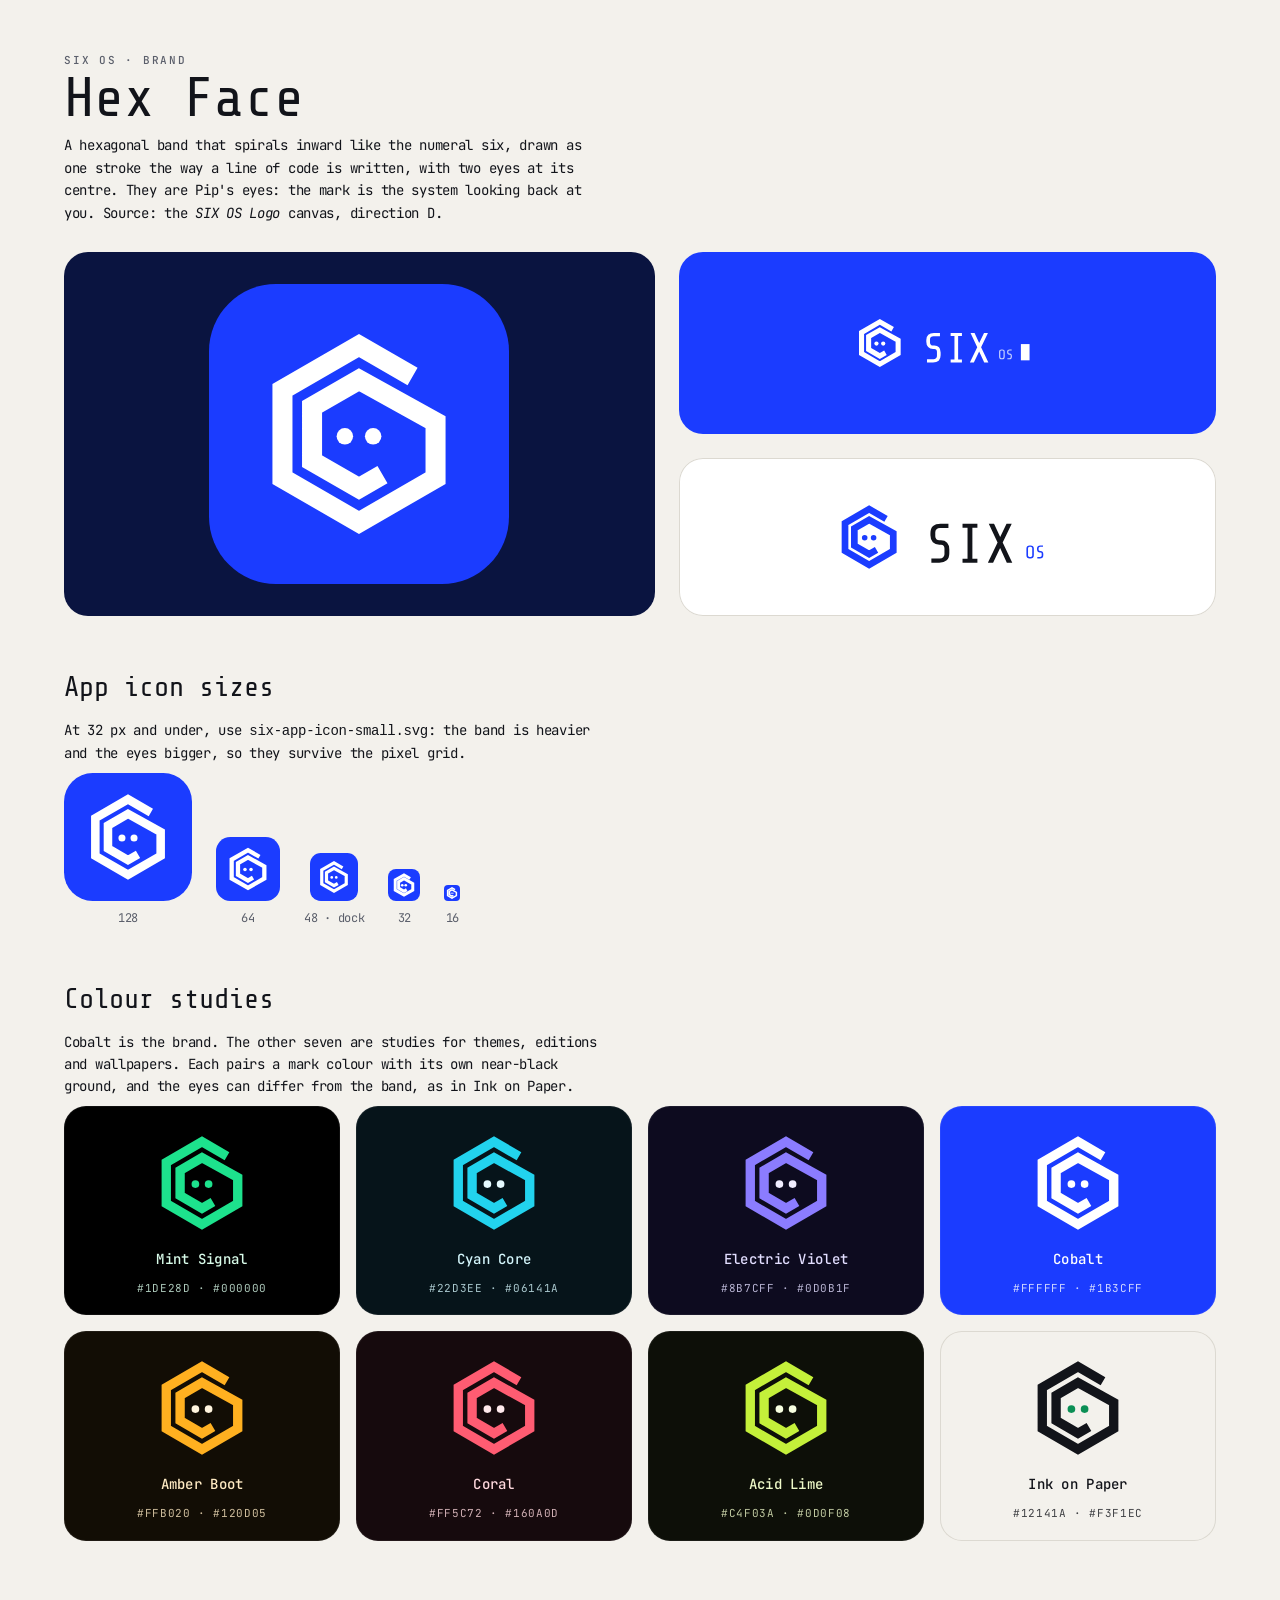
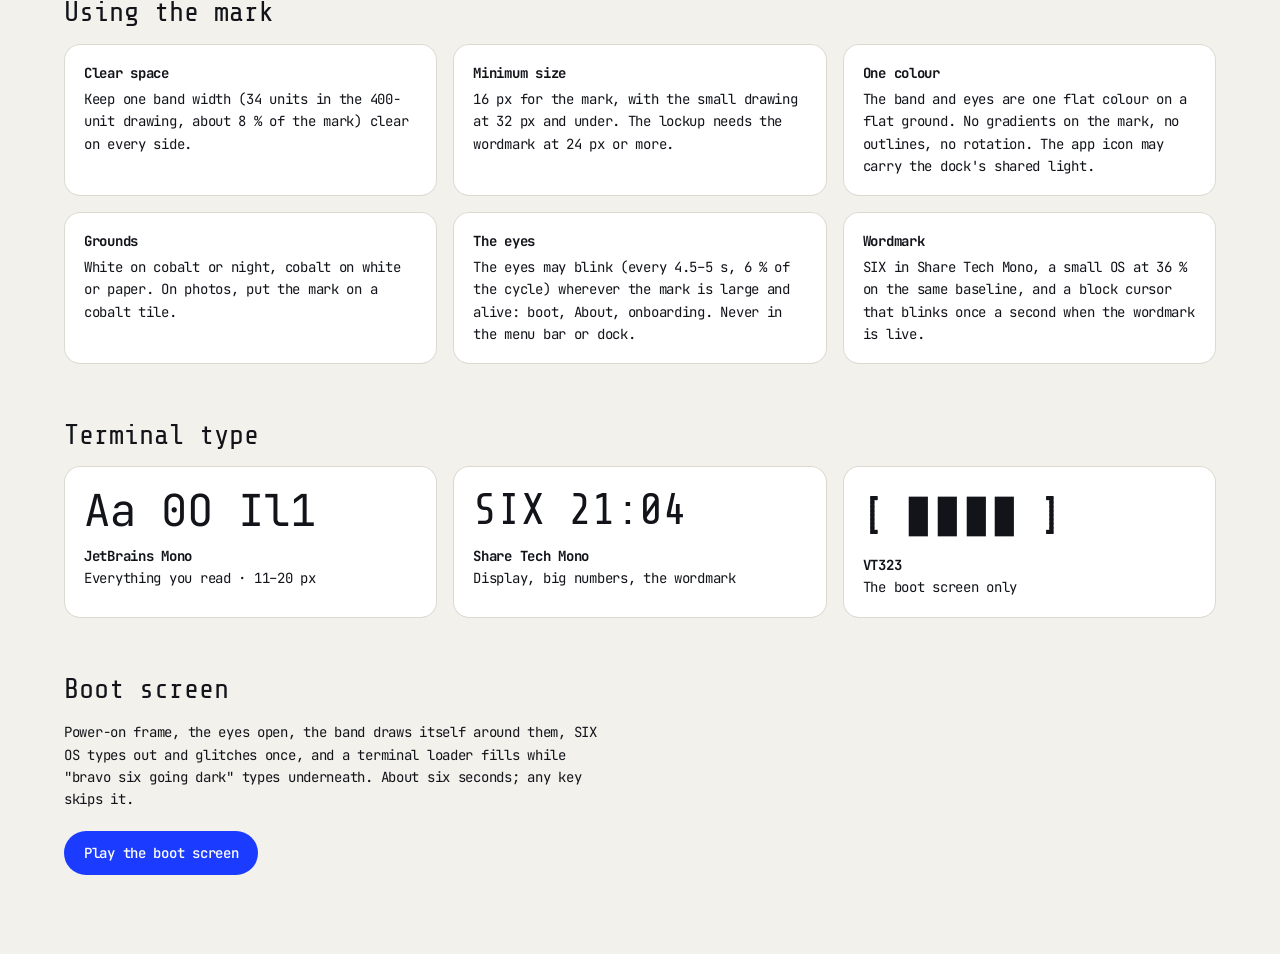
==== design/brand/index.html @ cb92e3a5 "Hex Face logo, boot screen and terminal type The SIX mark is now the Hex Face from the SIX OS Logo c" ====
<!doctype html>
<html lang="en">
<head>
<meta charset="utf-8">
<meta name="viewport" content="width=device-width, initial-scale=1">
<title>SIX Brand Sheet</title>
<meta name="description" content="The SIX OS mark, app icon, wordmark, colour studies and type, with the boot screen.">
<link rel="icon" href="six-app-icon-small.svg">
<link rel="preconnect" href="https://fonts.googleapis.com">
<link rel="preconnect" href="https://fonts.gstatic.com" crossorigin>
<link rel="stylesheet" href="https://fonts.googleapis.com/css2?family=JetBrains+Mono:wght@400;500;700&family=Share+Tech+Mono&family=VT323&display=swap">
<style>
:root {
  --brand: #1b3cff; --brand-ink: #c9d3ff; --night: #0a1440; --paper: #f3f1ec; --ink: #12141a; --muted: #5b5f6b; --line: #dcd9d1;
  --font-ui: "JetBrains Mono", ui-monospace, monospace; --font-display: "Share Tech Mono", "JetBrains Mono", monospace; --font-pixel: "VT323", monospace;
}
* { box-sizing: border-box; }
body { margin: 0; background: var(--paper); color: var(--ink); font: 400 14px/1.6 var(--font-ui); letter-spacing: -0.02em; -webkit-font-smoothing: antialiased; }
main { max-width: 1200px; margin: 0 auto; padding: 48px 24px 80px; }
h1 { font: 400 56px/1 var(--font-display); letter-spacing: 0; margin: 0; }
h2 { font: 400 28px/1.1 var(--font-display); letter-spacing: 0; margin: 56px 0 16px; }
.eyebrow { font: 500 11px/1.4 var(--font-ui); letter-spacing: 0.16em; text-transform: uppercase; color: var(--muted); }
p { max-width: 68ch; margin: 8px 0; }
a { color: var(--brand); }
.hero { display: grid; grid-template-columns: 1.1fr 1fr; gap: 24px; margin-top: 28px; }
.tile { border-radius: 24px; display: grid; place-items: center; min-height: 300px; padding: 32px; }
.night { background: var(--night); }
.cobalt { background: var(--brand); color: #fff; }
.white { background: #fff; box-shadow: inset 0 0 0 1px var(--line); }
.stack { display: grid; gap: 24px; }
.stack .tile { min-height: 138px; }
.icons { display: flex; align-items: flex-end; gap: 24px; flex-wrap: wrap; }
.icons figure { margin: 0; display: grid; justify-items: center; gap: 8px; font-size: 12px; color: var(--muted); }
.grid8 { display: grid; grid-template-columns: repeat(4, minmax(0, 1fr)); gap: 16px; }
.pal { border-radius: 22px; padding: 22px 12px 18px; display: grid; justify-items: center; gap: 14px; box-shadow: inset 0 0 0 1px rgba(255, 255, 255, 0.06); }
.pal svg { width: 110px; height: 110px; }
.pal b { font: 500 14px/1 var(--font-ui); letter-spacing: 0.02em; }
.pal small { font-size: 11px; letter-spacing: 0.06em; opacity: 0.8; }
.rules { display: grid; grid-template-columns: repeat(3, minmax(0, 1fr)); gap: 16px; }
.rule { background: #fff; border-radius: 16px; padding: 18px 20px; box-shadow: inset 0 0 0 1px var(--line); }
.rule b { display: block; margin-bottom: 4px; }
.faces { display: grid; grid-template-columns: repeat(3, minmax(0, 1fr)); gap: 16px; }
.face { background: #fff; border-radius: 16px; padding: 20px; box-shadow: inset 0 0 0 1px var(--line); }
.face .big { display: block; font-size: 44px; line-height: 1.1; margin-bottom: 10px; }
.bootlink { display: inline-flex; align-items: center; gap: 10px; margin-top: 12px; min-height: 44px; padding: 10px 20px; border-radius: 999px; background: var(--brand); color: #fff; text-decoration: none; font-weight: 500; }
.bootlink:focus-visible { outline: 2px solid var(--brand); outline-offset: 3px; }
@media (max-width: 860px) {
  .hero, .rules, .faces { grid-template-columns: 1fr; }
  .grid8 { grid-template-columns: repeat(2, minmax(0, 1fr)); }
  h1 { font-size: 40px; }
}
</style>
</head>
<body>
<main>
  <span class="eyebrow">SIX OS · brand</span>
  <h1>Hex Face</h1>
  <p>A hexagonal band that spirals inward like the numeral six, drawn as one stroke the way a line of code is written, with two eyes at its centre. They are Pip's eyes: the mark is the system looking back at you. Source: the <em>SIX OS Logo</em> canvas, direction D.</p>

  <div class="hero">
    <div class="tile night"><img src="six-app-icon.svg" width="300" height="300" alt="SIX app icon: the white hex face on a cobalt rounded square"></div>
    <div class="stack">
      <div class="tile cobalt"><img src="six-lockup-cobalt.svg" height="104" alt="SIX OS lockup, white on cobalt, with the terminal cursor" style="max-width: 100%"></div>
      <div class="tile white"><img src="six-lockup.svg" height="80" alt="SIX OS lockup, cobalt mark and ink wordmark on white" style="max-width: 100%"></div>
    </div>
  </div>

  <h2>App icon sizes</h2>
  <p>At 32 px and under, use <code>six-app-icon-small.svg</code>: the band is heavier and the eyes bigger, so they survive the pixel grid.</p>
  <div class="icons">
    <figure><img src="six-app-icon.svg" width="128" height="128" alt=""><figcaption>128</figcaption></figure>
    <figure><img src="six-app-icon.svg" width="64" height="64" alt=""><figcaption>64</figcaption></figure>
    <figure><img src="six-app-icon.svg" width="48" height="48" alt=""><figcaption>48 · dock</figcaption></figure>
    <figure><img src="six-app-icon-small.svg" width="32" height="32" alt=""><figcaption>32</figcaption></figure>
    <figure><img src="six-app-icon-small.svg" width="16" height="16" alt=""><figcaption>16</figcaption></figure>
  </div>

  <h2>Colour studies</h2>
  <p>Cobalt is the brand. The other seven are studies for themes, editions and wallpapers. Each pairs a mark colour with its own near-black ground, and the eyes can differ from the band, as in Ink on Paper.</p>
  <div class="grid8" id="pals"></div>

  <h2>Using the mark</h2>
  <div class="rules">
    <div class="rule"><b>Clear space</b>Keep one band width (34 units in the 400-unit drawing, about 8 % of the mark) clear on every side.</div>
    <div class="rule"><b>Minimum size</b>16 px for the mark, with the small drawing at 32 px and under. The lockup needs the wordmark at 24 px or more.</div>
    <div class="rule"><b>One colour</b>The band and eyes are one flat colour on a flat ground. No gradients on the mark, no outlines, no rotation. The app icon may carry the dock's shared light.</div>
    <div class="rule"><b>Grounds</b>White on cobalt or night, cobalt on white or paper. On photos, put the mark on a cobalt tile.</div>
    <div class="rule"><b>The eyes</b>The eyes may blink (every 4.5–5 s, 6 % of the cycle) wherever the mark is large and alive: boot, About, onboarding. Never in the menu bar or dock.</div>
    <div class="rule"><b>Wordmark</b>SIX in Share Tech Mono, a small OS at 36 % on the same baseline, and a block cursor that blinks once a second when the wordmark is live.</div>
  </div>

  <h2>Terminal type</h2>
  <div class="faces">
    <div class="face"><span class="big" style="font-family: var(--font-ui)">Aa 0O Il1</span><b>JetBrains Mono</b><br>Everything you read · 11–20 px</div>
    <div class="face"><span class="big" style="font-family: var(--font-display)">SIX 21:04</span><b>Share Tech Mono</b><br>Display, big numbers, the wordmark</div>
    <div class="face"><span class="big" style="font-family: var(--font-pixel); font-size: 52px">[ ▮▮▮▮ ]</span><b>VT323</b><br>The boot screen only</div>
  </div>

  <h2>Boot screen</h2>
  <p>Power-on frame, the eyes open, the band draws itself around them, SIX OS types out and glitches once, and a terminal loader fills while "bravo six going dark" types underneath. About six seconds; any key skips it.</p>
  <a class="bootlink" href="boot.html">Play the boot screen</a>
</main>
<script>
const BAND = 'M90.9 -97.5 L0 -150 L-129.9 -75 L-129.9 75 L0 150 L129.9 75 L129.9 -20 L0 -92 L-79.67 -46 L-79.67 46 L0 92 L39.84 69';
const PALS = [
  ['Mint Signal', '#000000', '#1DE28D', '#1DE28D', '#D8FBE9'],
  ['Cyan Core', '#06141A', '#22D3EE', '#E6FBFF', '#D4F6FC'],
  ['Electric Violet', '#0D0B1F', '#8B7CFF', '#F1EEFF', '#E2DEFF'],
  ['Cobalt', '#1B3CFF', '#FFFFFF', '#FFFFFF', '#FFFFFF'],
  ['Amber Boot', '#120D05', '#FFB020', '#FFF4DE', '#FFEBC4'],
  ['Coral', '#160A0D', '#FF5C72', '#FFE9EC', '#FFD9DE'],
  ['Acid Lime', '#0D0F08', '#C4F03A', '#F7FFE0', '#EEF9C8'],
  ['Ink on Paper', '#F3F1EC', '#12141A', '#0B8F55', '#12141A'],
];
document.getElementById('pals').innerHTML = PALS.map(([name, bg, mark, eyes, ink]) => `<div class="pal" style="background:${bg};color:${ink}${bg === '#F3F1EC' ? ';box-shadow:inset 0 0 0 1px var(--line)' : ''}">
  <svg viewBox="-200 -200 400 400" role="img" aria-label="SIX mark in ${name}"><path d="${BAND}" fill="none" stroke="${mark}" stroke-width="34" stroke-linejoin="miter" stroke-miterlimit="4"/><circle cx="-24" cy="4" r="14" fill="${eyes}"/><circle cx="24" cy="4" r="14" fill="${eyes}"/></svg>
  <b>${name}</b><small>${mark} · ${bg}</small></div>`).join('');
</script>
</body>
</html>
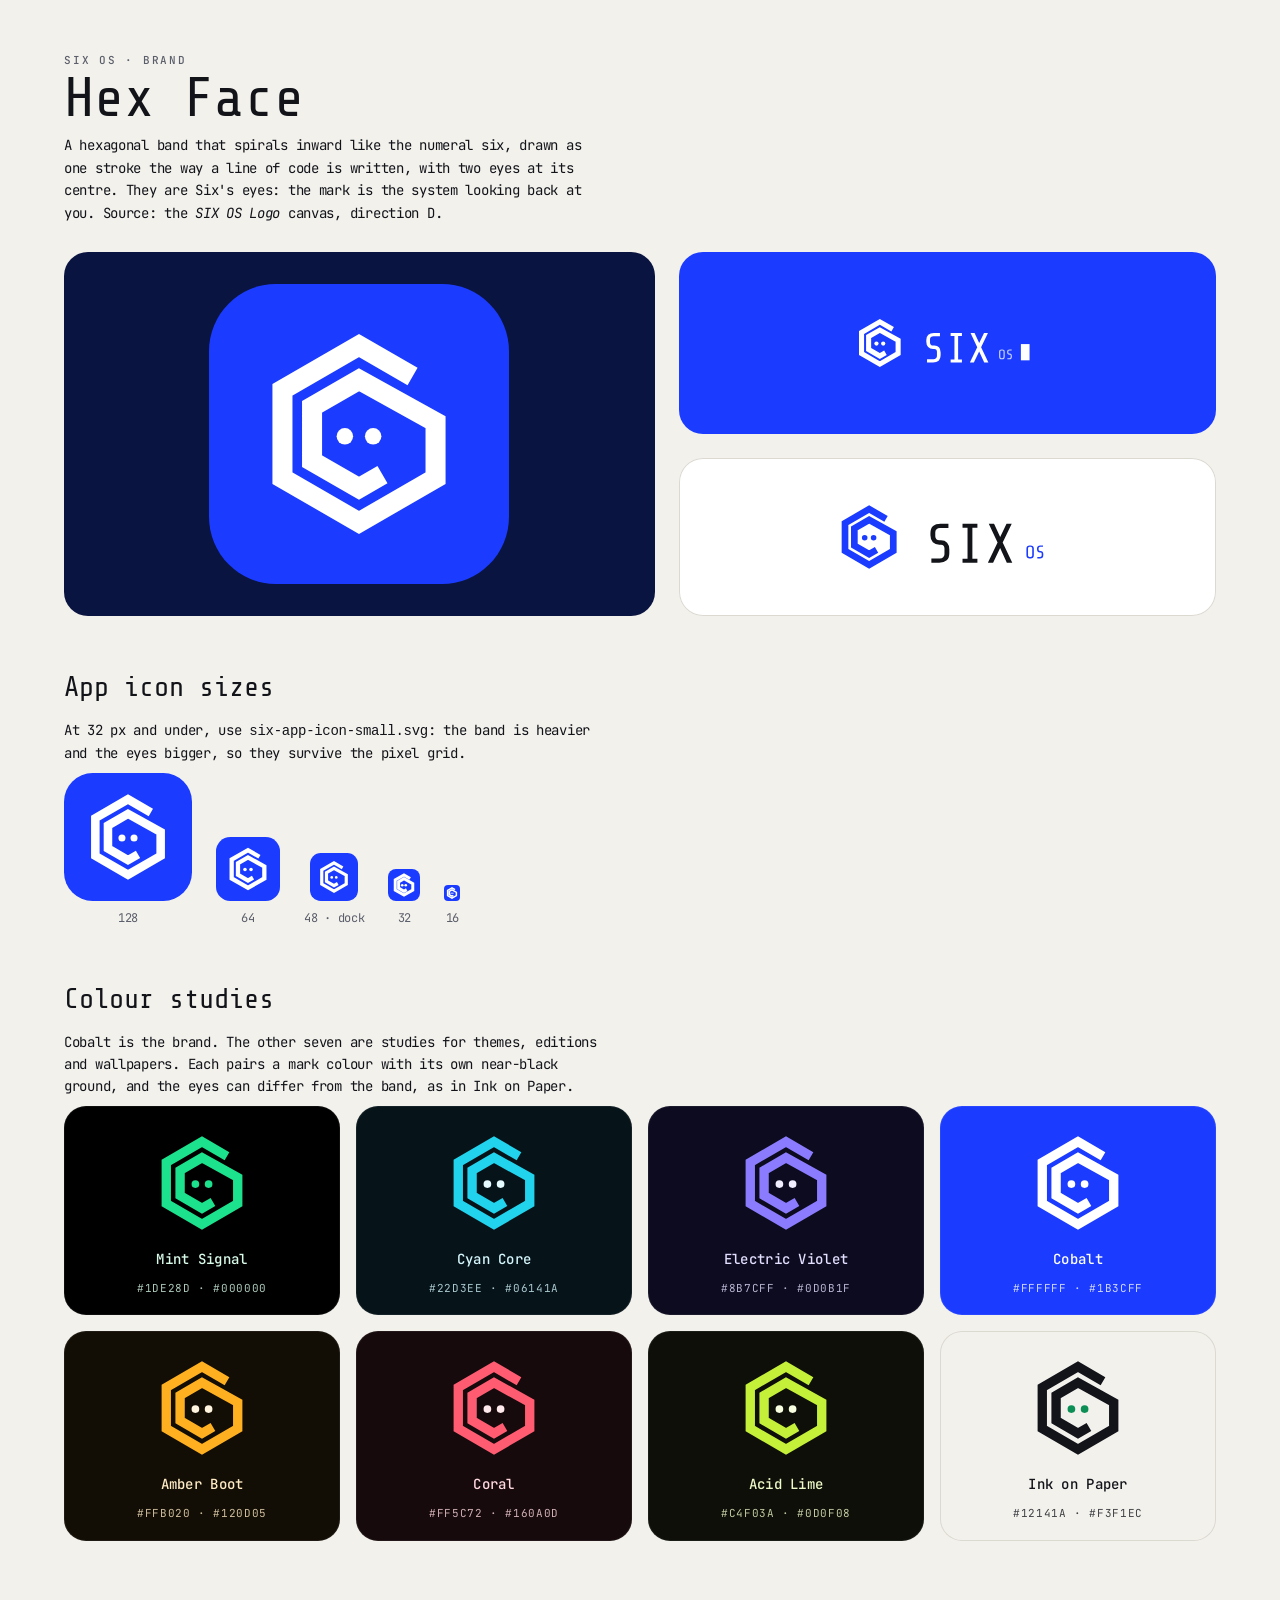
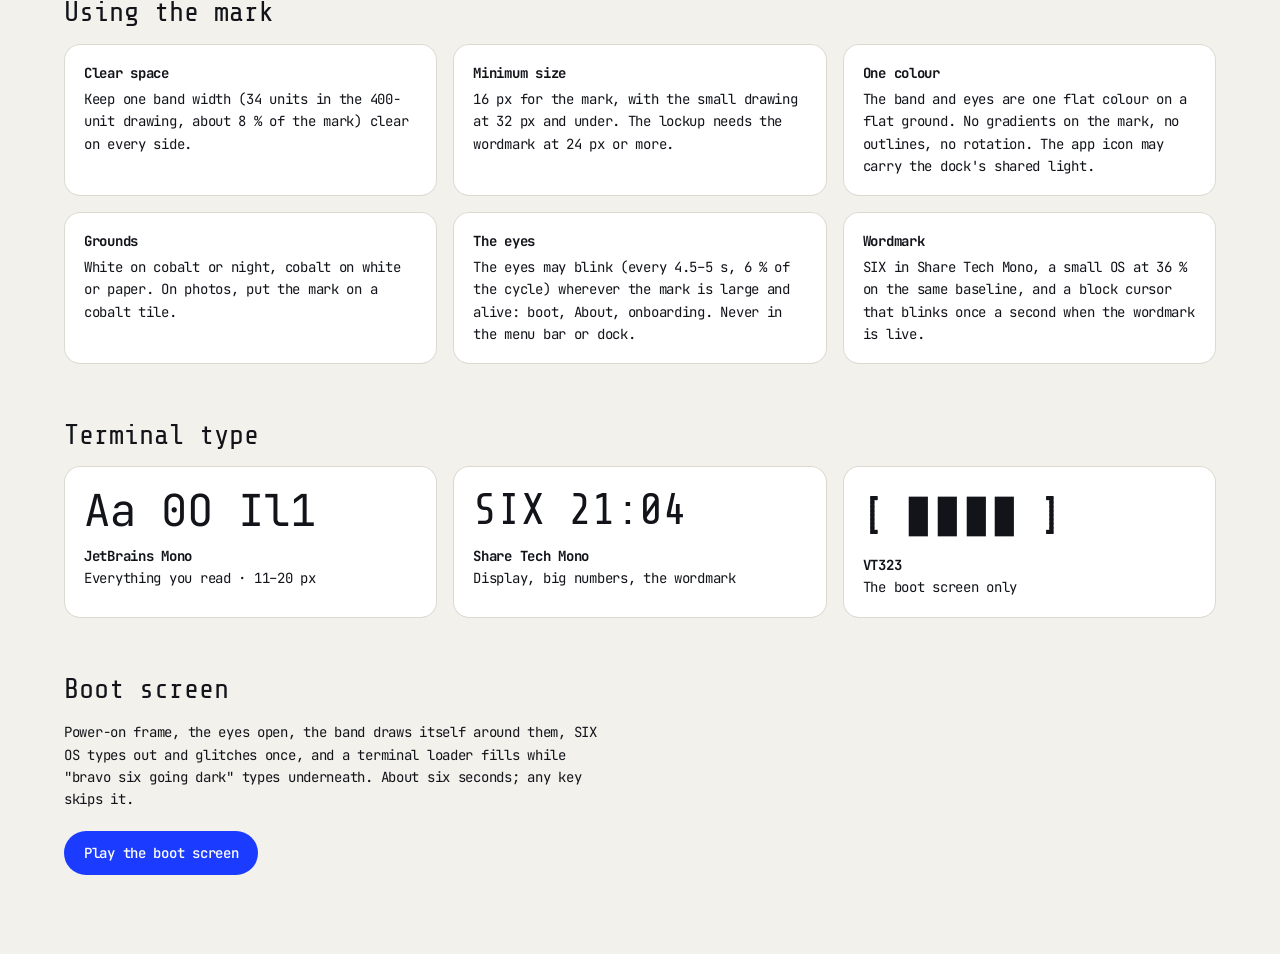
==== commit 8c290838: "Six replaces the notch; the assistant is named Six; home stays clear No notch. Six lives in its menu" ====
--- a/design/brand/index.html
+++ b/design/brand/index.html
@@ -55,7 +55,7 @@
 <main>
   <span class="eyebrow">SIX OS · brand</span>
   <h1>Hex Face</h1>
-  <p>A hexagonal band that spirals inward like the numeral six, drawn as one stroke the way a line of code is written, with two eyes at its centre. They are Pip's eyes: the mark is the system looking back at you. Source: the <em>SIX OS Logo</em> canvas, direction D.</p>
+  <p>A hexagonal band that spirals inward like the numeral six, drawn as one stroke the way a line of code is written, with two eyes at its centre. They are Six's eyes: the mark is the system looking back at you. Source: the <em>SIX OS Logo</em> canvas, direction D.</p>
 
   <div class="hero">
     <div class="tile night"><img src="six-app-icon.svg" width="300" height="300" alt="SIX app icon: the white hex face on a cobalt rounded square"></div>
